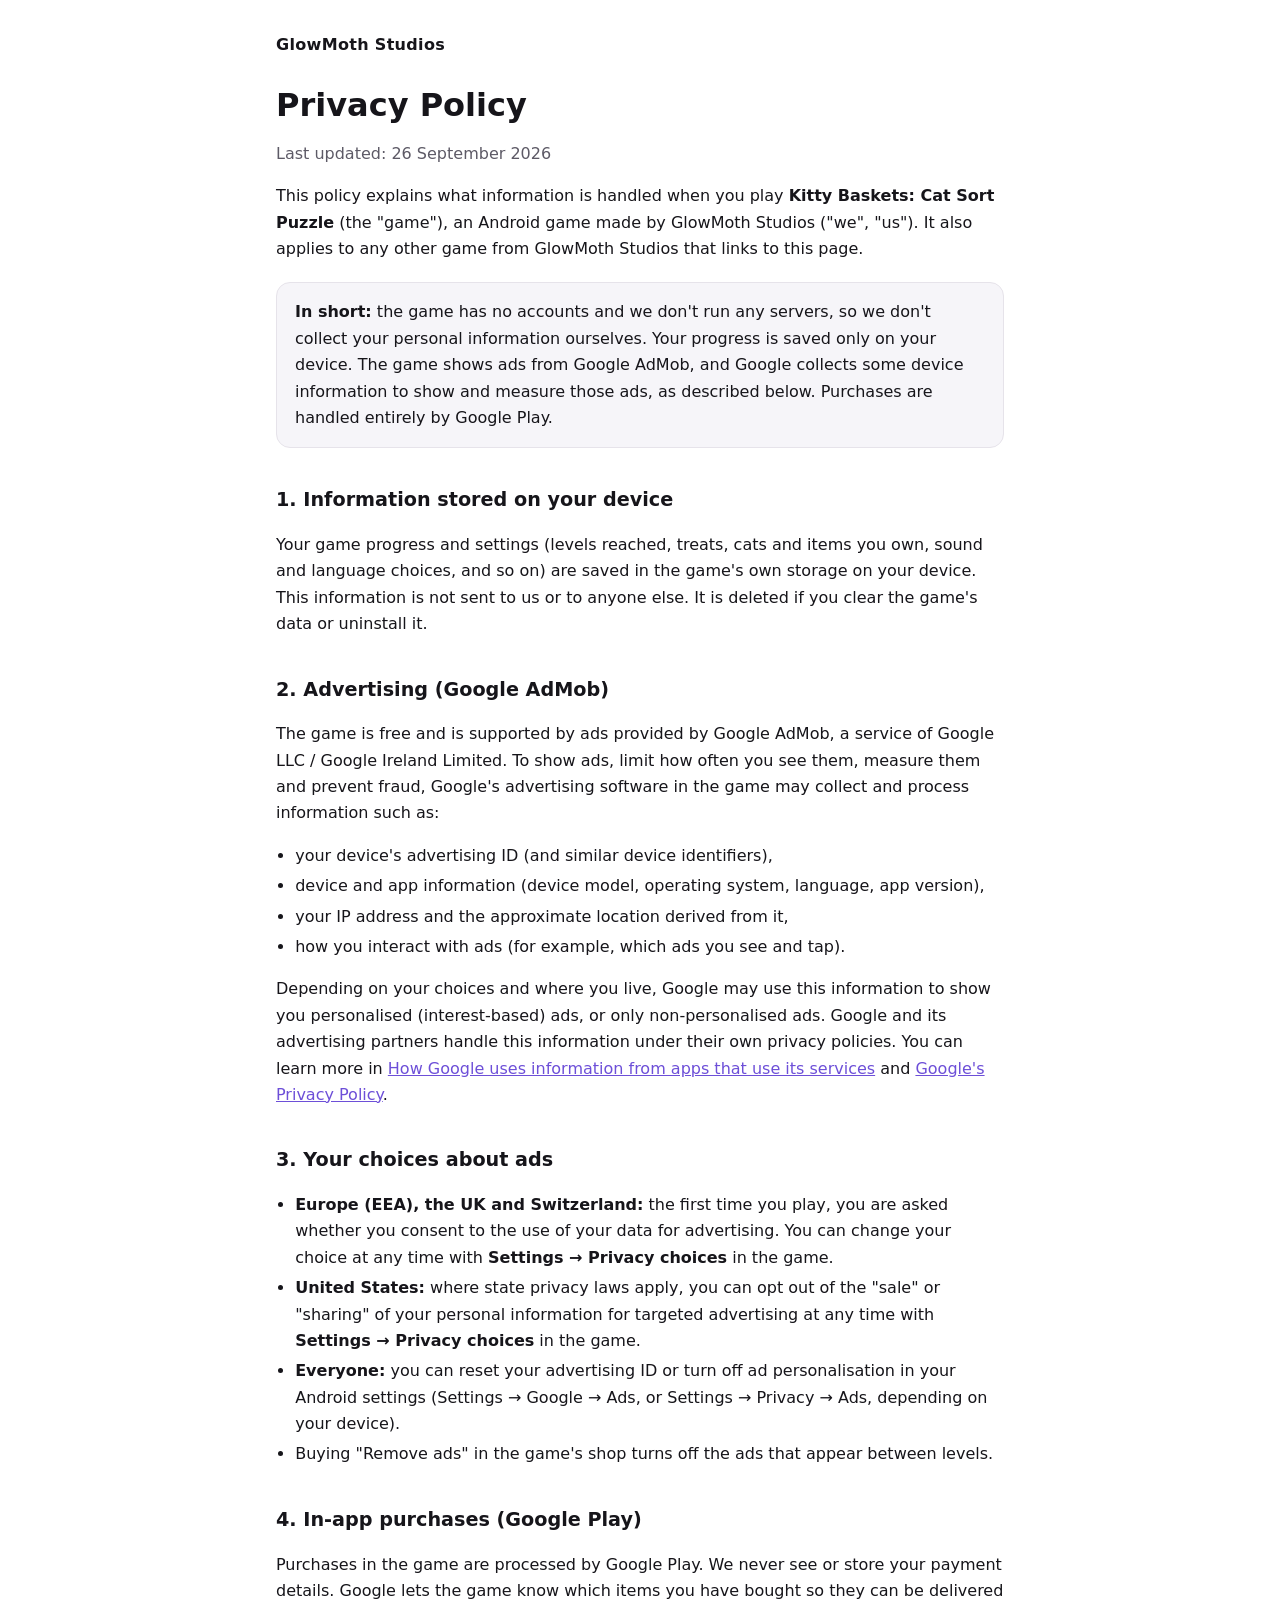
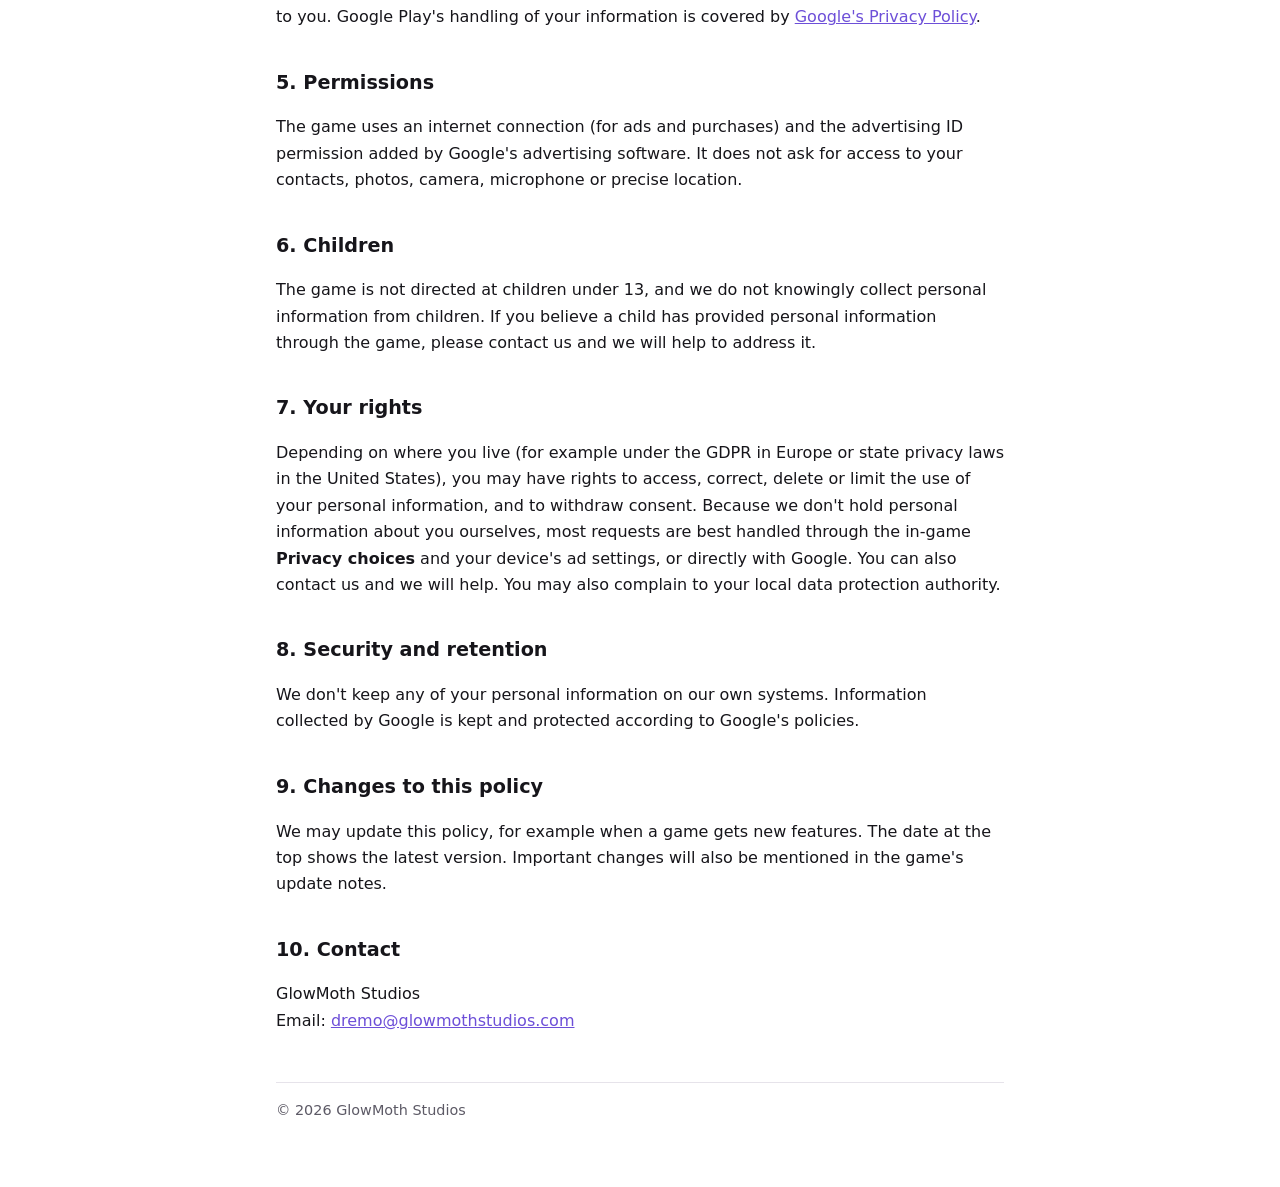
==== privacy/index.html @ 98369e43 "Add files via upload" ====
<!doctype html>
<html lang="en">
<head>
<meta charset="utf-8">
<meta name="viewport" content="width=device-width, initial-scale=1">
<title>Privacy Policy · GlowMoth Studios</title>
<meta name="description" content="Privacy policy for Kitty Baskets: Cat Sort Puzzle and other games by GlowMoth Studios.">
<link rel="icon" href="../kitty-baskets.png">
<style>
  :root { --bg: #ffffff; --ink: #16151a; --muted: #5d5a66; --line: #e6e3ea; --accent: #6d4fd8; --card: #f6f5f9; }
  @media (prefers-color-scheme: dark) { :root { --bg: #0e0d12; --ink: #f1eff6; --muted: #a9a4b5; --line: #2a2733; --accent: #b3a1ff; --card: #17151e; } }
  * { box-sizing: border-box; }
  body { margin: 0; background: var(--bg); color: var(--ink); font: 16px/1.65 system-ui, -apple-system, "Segoe UI", Roboto, sans-serif; }
  main { max-width: 760px; margin: 0 auto; padding: 32px 16px 64px; }
  header a { color: var(--ink); text-decoration: none; font-weight: 800; letter-spacing: 0.02em; }
  h1 { font-size: 2rem; line-height: 1.2; margin: 28px 0 4px; }
  h2 { font-size: 1.2rem; margin: 36px 0 8px; }
  p, li { color: var(--ink); }
  .muted { color: var(--muted); }
  a { color: var(--accent); }
  ul { padding-left: 1.2em; }
  li { margin: 4px 0; }
  .card { background: var(--card); border: 1px solid var(--line); border-radius: 14px; padding: 16px 18px; margin: 20px 0; }
  footer { margin-top: 48px; padding-top: 16px; border-top: 1px solid var(--line); color: var(--muted); font-size: 0.9rem; }
</style>
</head>
<body>
<main>
  <header><a href="../">GlowMoth Studios</a></header>

  <h1>Privacy Policy</h1>
  <p class="muted">Last updated: 26 September 2026</p>

  <p>This policy explains what information is handled when you play <b>Kitty Baskets: Cat Sort Puzzle</b>
  (the "game"), an Android game made by GlowMoth Studios ("we", "us"). It also applies to any other game
  from GlowMoth Studios that links to this page.</p>

  <div class="card">
    <b>In short:</b> the game has no accounts and we don't run any servers, so we don't collect your
    personal information ourselves. Your progress is saved only on your device. The game shows ads from
    Google AdMob, and Google collects some device information to show and measure those ads, as described
    below. Purchases are handled entirely by Google Play.
  </div>

  <h2>1. Information stored on your device</h2>
  <p>Your game progress and settings (levels reached, treats, cats and items you own, sound and language
  choices, and so on) are saved in the game's own storage on your device. This information is not sent to
  us or to anyone else. It is deleted if you clear the game's data or uninstall it.</p>

  <h2>2. Advertising (Google AdMob)</h2>
  <p>The game is free and is supported by ads provided by Google AdMob, a service of Google LLC / Google
  Ireland Limited. To show ads, limit how often you see them, measure them and prevent fraud, Google's
  advertising software in the game may collect and process information such as:</p>
  <ul>
    <li>your device's advertising ID (and similar device identifiers),</li>
    <li>device and app information (device model, operating system, language, app version),</li>
    <li>your IP address and the approximate location derived from it,</li>
    <li>how you interact with ads (for example, which ads you see and tap).</li>
  </ul>
  <p>Depending on your choices and where you live, Google may use this information to show you personalised
  (interest-based) ads, or only non-personalised ads. Google and its advertising partners handle this
  information under their own privacy policies. You can learn more in
  <a href="https://policies.google.com/technologies/partner-sites" rel="noopener">How Google uses information from apps that use its services</a>
  and <a href="https://policies.google.com/privacy" rel="noopener">Google's Privacy Policy</a>.</p>

  <h2>3. Your choices about ads</h2>
  <ul>
    <li><b>Europe (EEA), the UK and Switzerland:</b> the first time you play, you are asked whether you consent
    to the use of your data for advertising. You can change your choice at any time with <b>Settings → Privacy choices</b>
    in the game.</li>
    <li><b>United States:</b> where state privacy laws apply, you can opt out of the "sale" or "sharing" of your
    personal information for targeted advertising at any time with <b>Settings → Privacy choices</b> in the game.</li>
    <li><b>Everyone:</b> you can reset your advertising ID or turn off ad personalisation in your Android settings
    (Settings → Google → Ads, or Settings → Privacy → Ads, depending on your device).</li>
    <li>Buying "Remove ads" in the game's shop turns off the ads that appear between levels.</li>
  </ul>

  <h2>4. In-app purchases (Google Play)</h2>
  <p>Purchases in the game are processed by Google Play. We never see or store your payment details. Google
  lets the game know which items you have bought so they can be delivered to you. Google Play's handling of
  your information is covered by <a href="https://policies.google.com/privacy" rel="noopener">Google's Privacy Policy</a>.</p>

  <h2>5. Permissions</h2>
  <p>The game uses an internet connection (for ads and purchases) and the advertising ID permission added by
  Google's advertising software. It does not ask for access to your contacts, photos, camera, microphone or
  precise location.</p>

  <h2>6. Children</h2>
  <p>The game is not directed at children under 13, and we do not knowingly collect personal information from
  children. If you believe a child has provided personal information through the game, please contact us and
  we will help to address it.</p>

  <h2>7. Your rights</h2>
  <p>Depending on where you live (for example under the GDPR in Europe or state privacy laws in the United States),
  you may have rights to access, correct, delete or limit the use of your personal information, and to withdraw
  consent. Because we don't hold personal information about you ourselves, most requests are best handled
  through the in-game <b>Privacy choices</b> and your device's ad settings, or directly with Google. You can also
  contact us and we will help. You may also complain to your local data protection authority.</p>

  <h2>8. Security and retention</h2>
  <p>We don't keep any of your personal information on our own systems. Information collected by Google is kept
  and protected according to Google's policies.</p>

  <h2>9. Changes to this policy</h2>
  <p>We may update this policy, for example when a game gets new features. The date at the top shows the latest
  version. Important changes will also be mentioned in the game's update notes.</p>

  <h2>10. Contact</h2>
  <p>GlowMoth Studios<br>
  Email: <a href="mailto:dremo@glowmothstudios.com">dremo@glowmothstudios.com</a></p>

  <footer>© 2026 GlowMoth Studios</footer>
</main>
</body>
</html>
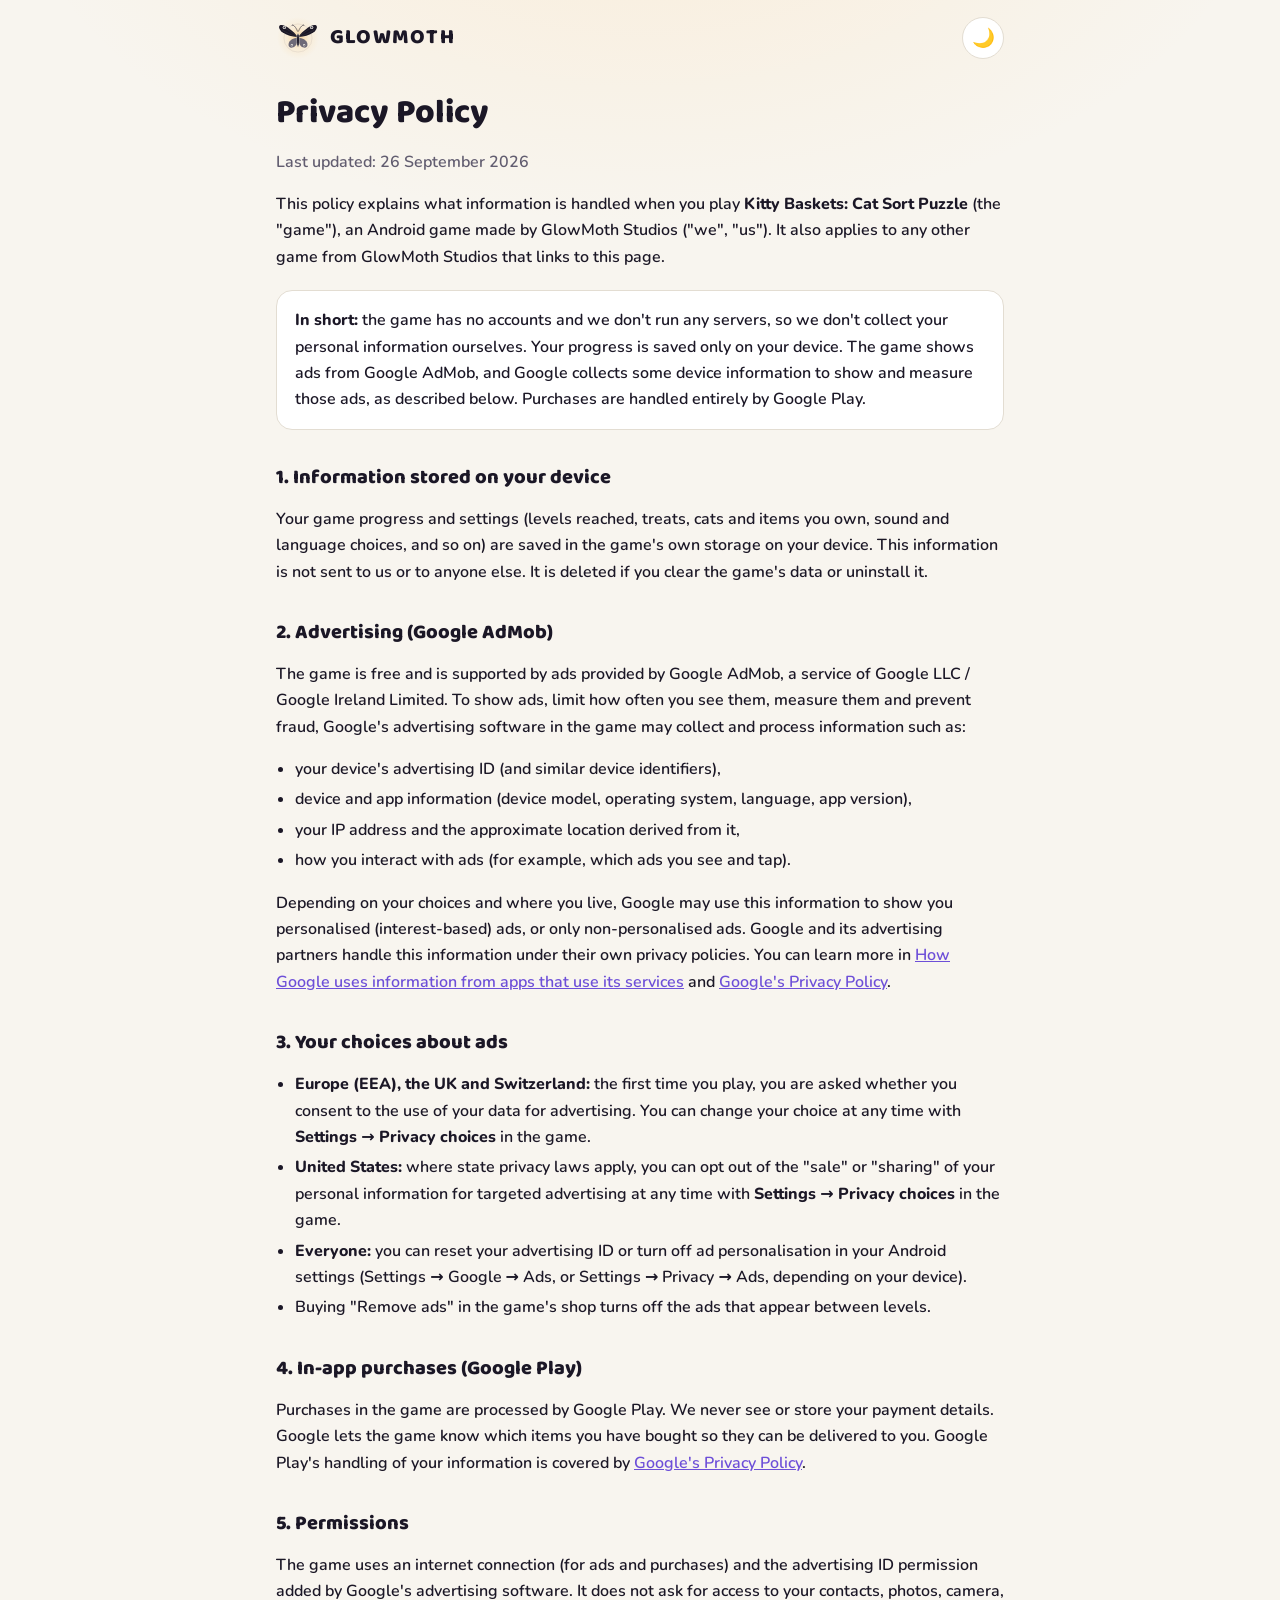
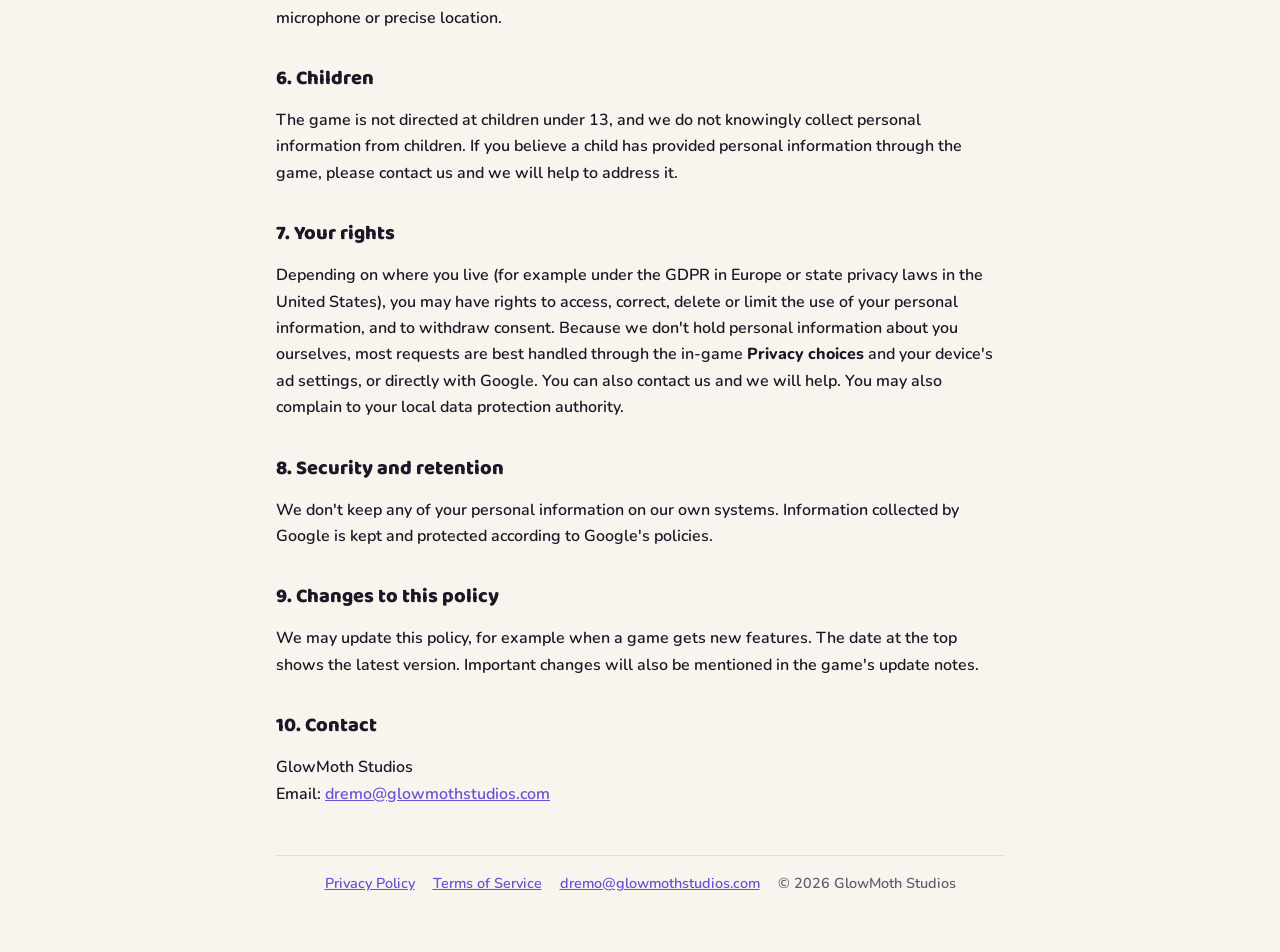
==== commit 920c561d: "Add files via upload" ====
--- a/privacy/index.html
+++ b/privacy/index.html
@@ -1,115 +1,126 @@
-<!doctype html>
-<html lang="en">
-<head>
-<meta charset="utf-8">
-<meta name="viewport" content="width=device-width, initial-scale=1">
-<title>Privacy Policy · GlowMoth Studios</title>
-<meta name="description" content="Privacy policy for Kitty Baskets: Cat Sort Puzzle and other games by GlowMoth Studios.">
-<link rel="icon" href="../kitty-baskets.png">
-<style>
-  :root { --bg: #ffffff; --ink: #16151a; --muted: #5d5a66; --line: #e6e3ea; --accent: #6d4fd8; --card: #f6f5f9; }
-  @media (prefers-color-scheme: dark) { :root { --bg: #0e0d12; --ink: #f1eff6; --muted: #a9a4b5; --line: #2a2733; --accent: #b3a1ff; --card: #17151e; } }
-  * { box-sizing: border-box; }
-  body { margin: 0; background: var(--bg); color: var(--ink); font: 16px/1.65 system-ui, -apple-system, "Segoe UI", Roboto, sans-serif; }
-  main { max-width: 760px; margin: 0 auto; padding: 32px 16px 64px; }
-  header a { color: var(--ink); text-decoration: none; font-weight: 800; letter-spacing: 0.02em; }
-  h1 { font-size: 2rem; line-height: 1.2; margin: 28px 0 4px; }
-  h2 { font-size: 1.2rem; margin: 36px 0 8px; }
-  p, li { color: var(--ink); }
-  .muted { color: var(--muted); }
-  a { color: var(--accent); }
-  ul { padding-left: 1.2em; }
-  li { margin: 4px 0; }
-  .card { background: var(--card); border: 1px solid var(--line); border-radius: 14px; padding: 16px 18px; margin: 20px 0; }
-  footer { margin-top: 48px; padding-top: 16px; border-top: 1px solid var(--line); color: var(--muted); font-size: 0.9rem; }
-</style>
-</head>
-<body>
-<main>
-  <header><a href="../">GlowMoth Studios</a></header>
-
-  <h1>Privacy Policy</h1>
-  <p class="muted">Last updated: 26 September 2026</p>
-
-  <p>This policy explains what information is handled when you play <b>Kitty Baskets: Cat Sort Puzzle</b>
-  (the "game"), an Android game made by GlowMoth Studios ("we", "us"). It also applies to any other game
-  from GlowMoth Studios that links to this page.</p>
-
-  <div class="card">
-    <b>In short:</b> the game has no accounts and we don't run any servers, so we don't collect your
-    personal information ourselves. Your progress is saved only on your device. The game shows ads from
-    Google AdMob, and Google collects some device information to show and measure those ads, as described
-    below. Purchases are handled entirely by Google Play.
-  </div>
-
-  <h2>1. Information stored on your device</h2>
-  <p>Your game progress and settings (levels reached, treats, cats and items you own, sound and language
-  choices, and so on) are saved in the game's own storage on your device. This information is not sent to
-  us or to anyone else. It is deleted if you clear the game's data or uninstall it.</p>
-
-  <h2>2. Advertising (Google AdMob)</h2>
-  <p>The game is free and is supported by ads provided by Google AdMob, a service of Google LLC / Google
-  Ireland Limited. To show ads, limit how often you see them, measure them and prevent fraud, Google's
-  advertising software in the game may collect and process information such as:</p>
-  <ul>
-    <li>your device's advertising ID (and similar device identifiers),</li>
-    <li>device and app information (device model, operating system, language, app version),</li>
-    <li>your IP address and the approximate location derived from it,</li>
-    <li>how you interact with ads (for example, which ads you see and tap).</li>
-  </ul>
-  <p>Depending on your choices and where you live, Google may use this information to show you personalised
-  (interest-based) ads, or only non-personalised ads. Google and its advertising partners handle this
-  information under their own privacy policies. You can learn more in
-  <a href="https://policies.google.com/technologies/partner-sites" rel="noopener">How Google uses information from apps that use its services</a>
-  and <a href="https://policies.google.com/privacy" rel="noopener">Google's Privacy Policy</a>.</p>
-
-  <h2>3. Your choices about ads</h2>
-  <ul>
-    <li><b>Europe (EEA), the UK and Switzerland:</b> the first time you play, you are asked whether you consent
-    to the use of your data for advertising. You can change your choice at any time with <b>Settings → Privacy choices</b>
-    in the game.</li>
-    <li><b>United States:</b> where state privacy laws apply, you can opt out of the "sale" or "sharing" of your
-    personal information for targeted advertising at any time with <b>Settings → Privacy choices</b> in the game.</li>
-    <li><b>Everyone:</b> you can reset your advertising ID or turn off ad personalisation in your Android settings
-    (Settings → Google → Ads, or Settings → Privacy → Ads, depending on your device).</li>
-    <li>Buying "Remove ads" in the game's shop turns off the ads that appear between levels.</li>
-  </ul>
-
-  <h2>4. In-app purchases (Google Play)</h2>
-  <p>Purchases in the game are processed by Google Play. We never see or store your payment details. Google
-  lets the game know which items you have bought so they can be delivered to you. Google Play's handling of
-  your information is covered by <a href="https://policies.google.com/privacy" rel="noopener">Google's Privacy Policy</a>.</p>
-
-  <h2>5. Permissions</h2>
-  <p>The game uses an internet connection (for ads and purchases) and the advertising ID permission added by
-  Google's advertising software. It does not ask for access to your contacts, photos, camera, microphone or
-  precise location.</p>
-
-  <h2>6. Children</h2>
-  <p>The game is not directed at children under 13, and we do not knowingly collect personal information from
-  children. If you believe a child has provided personal information through the game, please contact us and
-  we will help to address it.</p>
-
-  <h2>7. Your rights</h2>
-  <p>Depending on where you live (for example under the GDPR in Europe or state privacy laws in the United States),
-  you may have rights to access, correct, delete or limit the use of your personal information, and to withdraw
-  consent. Because we don't hold personal information about you ourselves, most requests are best handled
-  through the in-game <b>Privacy choices</b> and your device's ad settings, or directly with Google. You can also
-  contact us and we will help. You may also complain to your local data protection authority.</p>
-
-  <h2>8. Security and retention</h2>
-  <p>We don't keep any of your personal information on our own systems. Information collected by Google is kept
-  and protected according to Google's policies.</p>
-
-  <h2>9. Changes to this policy</h2>
-  <p>We may update this policy, for example when a game gets new features. The date at the top shows the latest
-  version. Important changes will also be mentioned in the game's update notes.</p>
-
-  <h2>10. Contact</h2>
-  <p>GlowMoth Studios<br>
-  Email: <a href="mailto:dremo@glowmothstudios.com">dremo@glowmothstudios.com</a></p>
-
-  <footer>© 2026 GlowMoth Studios</footer>
-</main>
-</body>
-</html>
+<!doctype html>
+<html lang="en">
+<head>
+<meta charset="utf-8">
+<meta name="viewport" content="width=device-width, initial-scale=1">
+<title>Privacy Policy · GlowMoth Studios</title>
+<meta name="description" content="Privacy policy for Kitty Baskets: Cat Sort Puzzle and other games by GlowMoth Studios.">
+<link rel="icon" href="../kitty-baskets.png">
+<link rel="stylesheet" href="../assets/style.css">
+<script src="../assets/theme.js"></script>
+</head>
+<body>
+<div class="bar"><a class="brand" href="../"><svg class="moth " viewBox="0 0 200 200" aria-hidden="true">
+  <defs><radialGradient id="mothSmall" class="glow"><stop offset="0" stop-opacity="1"/><stop offset="0.5" stop-opacity="0.25"/><stop offset="1" stop-opacity="0"/></radialGradient></defs>
+  <circle cx="100" cy="100" r="96" fill="url(#mothSmall)"/>
+  <circle class="ring" cx="100" cy="100" r="64" fill="none" stroke-opacity="0.28" stroke-width="1.2"/>
+  <g>
+    <path class="w" d="M97 92 C80 70 42 38 22 41 C9 43 12 61 29 74 C49 89 80 96 97 95 Z"/>
+    <path class="vein" d="M92 90 C74 76 50 58 30 50 M90 94 C70 86 48 76 27 64" stroke-opacity="0.35" stroke-width="1" fill="none"/>
+    <path class="w2" d="M97 99 C82 100 60 108 57 127 C55 145 72 150 86 138 C94 130 97 115 97 103 Z"/>
+    <circle class="d" cx="38" cy="52" r="7.5"/><circle class="w" cx="38" cy="52" r="4.2"/><circle class="d" cx="39.5" cy="50.5" r="1.3"/>
+    <circle class="d" cx="72" cy="133" r="5.2"/><circle class="w" cx="72" cy="133" r="2.6"/>
+    <path class="ant" d="M97.5 69 C93 56 85 45 77 41 C73.5 39.5 71 42.5 74 44.5" stroke-width="2.4" fill="none" stroke-linecap="round"/>
+  </g>
+  <g transform="translate(200 0) scale(-1 1)">
+    <path class="w" d="M97 92 C80 70 42 38 22 41 C9 43 12 61 29 74 C49 89 80 96 97 95 Z"/>
+    <path class="vein" d="M92 90 C74 76 50 58 30 50 M90 94 C70 86 48 76 27 64" stroke-opacity="0.35" stroke-width="1" fill="none"/>
+    <path class="w2" d="M97 99 C82 100 60 108 57 127 C55 145 72 150 86 138 C94 130 97 115 97 103 Z"/>
+    <circle class="d" cx="38" cy="52" r="7.5"/><circle class="w" cx="38" cy="52" r="4.2"/><circle class="d" cx="39.5" cy="50.5" r="1.3"/>
+    <circle class="d" cx="72" cy="133" r="5.2"/><circle class="w" cx="72" cy="133" r="2.6"/>
+    <path class="ant" d="M97.5 69 C93 56 85 45 77 41 C73.5 39.5 71 42.5 74 44.5" stroke-width="2.4" fill="none" stroke-linecap="round"/>
+  </g>
+  <ellipse class="body" cx="100" cy="109" rx="6.5" ry="30" stroke-width="2"/>
+</svg><b>GLOWMOTH</b></a><button class="theme-btn" type="button" aria-label="Switch theme">🌙</button></div>
+<main class="doc">
+  <h1>Privacy Policy</h1>
+  <p class="muted">Last updated: 26 September 2026</p>
+
+  <p>This policy explains what information is handled when you play <b>Kitty Baskets: Cat Sort Puzzle</b>
+  (the "game"), an Android game made by GlowMoth Studios ("we", "us"). It also applies to any other game
+  from GlowMoth Studios that links to this page.</p>
+
+  <div class="card">
+    <b>In short:</b> the game has no accounts and we don't run any servers, so we don't collect your
+    personal information ourselves. Your progress is saved only on your device. The game shows ads from
+    Google AdMob, and Google collects some device information to show and measure those ads, as described
+    below. Purchases are handled entirely by Google Play.
+  </div>
+
+  <h2>1. Information stored on your device</h2>
+  <p>Your game progress and settings (levels reached, treats, cats and items you own, sound and language
+  choices, and so on) are saved in the game's own storage on your device. This information is not sent to
+  us or to anyone else. It is deleted if you clear the game's data or uninstall it.</p>
+
+  <h2>2. Advertising (Google AdMob)</h2>
+  <p>The game is free and is supported by ads provided by Google AdMob, a service of Google LLC / Google
+  Ireland Limited. To show ads, limit how often you see them, measure them and prevent fraud, Google's
+  advertising software in the game may collect and process information such as:</p>
+  <ul>
+    <li>your device's advertising ID (and similar device identifiers),</li>
+    <li>device and app information (device model, operating system, language, app version),</li>
+    <li>your IP address and the approximate location derived from it,</li>
+    <li>how you interact with ads (for example, which ads you see and tap).</li>
+  </ul>
+  <p>Depending on your choices and where you live, Google may use this information to show you personalised
+  (interest-based) ads, or only non-personalised ads. Google and its advertising partners handle this
+  information under their own privacy policies. You can learn more in
+  <a href="https://policies.google.com/technologies/partner-sites" rel="noopener">How Google uses information from apps that use its services</a>
+  and <a href="https://policies.google.com/privacy" rel="noopener">Google's Privacy Policy</a>.</p>
+
+  <h2>3. Your choices about ads</h2>
+  <ul>
+    <li><b>Europe (EEA), the UK and Switzerland:</b> the first time you play, you are asked whether you consent
+    to the use of your data for advertising. You can change your choice at any time with <b>Settings → Privacy choices</b>
+    in the game.</li>
+    <li><b>United States:</b> where state privacy laws apply, you can opt out of the "sale" or "sharing" of your
+    personal information for targeted advertising at any time with <b>Settings → Privacy choices</b> in the game.</li>
+    <li><b>Everyone:</b> you can reset your advertising ID or turn off ad personalisation in your Android settings
+    (Settings → Google → Ads, or Settings → Privacy → Ads, depending on your device).</li>
+    <li>Buying "Remove ads" in the game's shop turns off the ads that appear between levels.</li>
+  </ul>
+
+  <h2>4. In-app purchases (Google Play)</h2>
+  <p>Purchases in the game are processed by Google Play. We never see or store your payment details. Google
+  lets the game know which items you have bought so they can be delivered to you. Google Play's handling of
+  your information is covered by <a href="https://policies.google.com/privacy" rel="noopener">Google's Privacy Policy</a>.</p>
+
+  <h2>5. Permissions</h2>
+  <p>The game uses an internet connection (for ads and purchases) and the advertising ID permission added by
+  Google's advertising software. It does not ask for access to your contacts, photos, camera, microphone or
+  precise location.</p>
+
+  <h2>6. Children</h2>
+  <p>The game is not directed at children under 13, and we do not knowingly collect personal information from
+  children. If you believe a child has provided personal information through the game, please contact us and
+  we will help to address it.</p>
+
+  <h2>7. Your rights</h2>
+  <p>Depending on where you live (for example under the GDPR in Europe or state privacy laws in the United States),
+  you may have rights to access, correct, delete or limit the use of your personal information, and to withdraw
+  consent. Because we don't hold personal information about you ourselves, most requests are best handled
+  through the in-game <b>Privacy choices</b> and your device's ad settings, or directly with Google. You can also
+  contact us and we will help. You may also complain to your local data protection authority.</p>
+
+  <h2>8. Security and retention</h2>
+  <p>We don't keep any of your personal information on our own systems. Information collected by Google is kept
+  and protected according to Google's policies.</p>
+
+  <h2>9. Changes to this policy</h2>
+  <p>We may update this policy, for example when a game gets new features. The date at the top shows the latest
+  version. Important changes will also be mentioned in the game's update notes.</p>
+
+  <h2>10. Contact</h2>
+  <p>GlowMoth Studios<br>
+  Email: <a href="mailto:dremo@glowmothstudios.com">dremo@glowmothstudios.com</a></p>
+
+  
+  <footer>
+    <a href="../privacy/">Privacy Policy</a>
+    <a href="../terms/">Terms of Service</a>
+    <a href="mailto:dremo@glowmothstudios.com">dremo@glowmothstudios.com</a>
+    <span>© 2026 GlowMoth Studios</span>
+  </footer>
+</main>
+</body>
+</html>
--- a/assets/style.css
+++ b/assets/style.css
@@ -0,0 +1,91 @@
+/* GlowMoth Studios website: shared styles. Light and dark themes (follows the device, or the toggle). */
+@font-face { font-family: "Baloo 2"; font-weight: 800; font-display: swap; src: url(fonts/baloo-2-latin-800-normal.woff2) format("woff2");
+  unicode-range: U+0000-00FF,U+0131,U+0152-0153,U+02BB-02BC,U+02C6,U+02DA,U+02DC,U+0304,U+0308,U+0329,U+2000-206F,U+20AC,U+2122,U+2191,U+2193,U+2212,U+2215,U+FEFF,U+FFFD; }
+@font-face { font-family: "Baloo 2"; font-weight: 800; font-display: swap; src: url(fonts/baloo-2-latin-ext-800-normal.woff2) format("woff2");
+  unicode-range: U+0100-02BA,U+02BD-02C5,U+02C7-02CC,U+02CE-02D7,U+02DD-02FF,U+1E00-1E9F,U+2020,U+20A0-20C0,U+2C60-2C7F,U+A720-A7FF; }
+@font-face { font-family: "Nunito"; font-weight: 600; font-display: swap; src: url(fonts/nunito-latin-600-normal.woff2) format("woff2");
+  unicode-range: U+0000-00FF,U+0131,U+0152-0153,U+02BB-02BC,U+02C6,U+02DA,U+02DC,U+0304,U+0308,U+0329,U+2000-206F,U+20AC,U+2122,U+2191,U+2193,U+2212,U+2215,U+FEFF,U+FFFD; }
+@font-face { font-family: "Nunito"; font-weight: 600; font-display: swap; src: url(fonts/nunito-latin-ext-600-normal.woff2) format("woff2");
+  unicode-range: U+0100-02BA,U+02BD-02C5,U+02C7-02CC,U+02CE-02D7,U+02DD-02FF,U+1E00-1E9F,U+2020,U+20A0-20C0,U+2C60-2C7F,U+A720-A7FF; }
+@font-face { font-family: "Nunito"; font-weight: 800; font-display: swap; src: url(fonts/nunito-latin-800-normal.woff2) format("woff2");
+  unicode-range: U+0000-00FF,U+0131,U+0152-0153,U+02BB-02BC,U+02C6,U+02DA,U+02DC,U+0304,U+0308,U+0329,U+2000-206F,U+20AC,U+2122,U+2191,U+2193,U+2212,U+2215,U+FEFF,U+FFFD; }
+@font-face { font-family: "Nunito"; font-weight: 800; font-display: swap; src: url(fonts/nunito-latin-ext-800-normal.woff2) format("woff2");
+  unicode-range: U+0100-02BA,U+02BD-02C5,U+02C7-02CC,U+02CE-02D7,U+02DD-02FF,U+1E00-1E9F,U+2020,U+20A0-20C0,U+2C60-2C7F,U+A720-A7FF; }
+
+/* light theme */
+:root {
+  color-scheme: light;
+  --bg: #f8f5ef; --bg-2: #efe9df; --ink: #1b1726; --muted: #625d70; --line: #e3ddd2; --card: #ffffff;
+  --accent: #6d4fd8; --glow: rgba(255, 190, 90, 0.55); --glow-2: rgba(255, 200, 120, 0.18); --moth-2: #6e6a78;
+}
+/* dark theme: the loading screen's night, with a warm glow around the moth */
+:root[data-theme="dark"] {
+  color-scheme: dark;
+  --bg: #0b0a10; --bg-2: #15131d; --ink: #f4f2f8; --muted: #a8a3b5; --line: #26232f; --card: #15131c;
+  --accent: #b9a6ff; --glow: rgba(255, 214, 140, 0.35); --glow-2: rgba(255, 214, 140, 0.08); --moth-2: #cfcfcf;
+}
+@media (prefers-color-scheme: dark) {
+  :root:not([data-theme="light"]) {
+    color-scheme: dark;
+    --bg: #0b0a10; --bg-2: #15131d; --ink: #f4f2f8; --muted: #a8a3b5; --line: #26232f; --card: #15131c;
+    --accent: #b9a6ff; --glow: rgba(255, 214, 140, 0.35); --glow-2: rgba(255, 214, 140, 0.08); --moth-2: #cfcfcf;
+  }
+}
+
+* { box-sizing: border-box; }
+html { background: var(--bg); }
+body { margin: 0; min-height: 100vh; background: radial-gradient(900px 520px at 50% -140px, var(--glow-2), transparent 70%), var(--bg);
+  color: var(--ink); font: 600 16px/1.65 "Nunito", system-ui, -apple-system, "Segoe UI", sans-serif; transition: background-color 0.3s, color 0.3s; }
+a { color: var(--accent); }
+main { max-width: 760px; margin: 0 auto; padding: 0 16px 56px; }
+
+/* the moth logo, drawn in the page's colours */
+.moth .w { fill: var(--ink); }
+.moth .w2 { fill: var(--moth-2); }
+.moth .d { fill: var(--bg); }
+.moth .vein { stroke: var(--bg); }
+.moth .ring { stroke: var(--ink); }
+.moth .ant { stroke: var(--ink); }
+.moth .body { fill: var(--ink); stroke: var(--bg); }
+.moth .glow stop { stop-color: var(--glow); }
+
+/* top bar (inner pages): small logo + wordmark, and the theme toggle */
+.bar { display: flex; align-items: center; justify-content: space-between; max-width: 760px; margin: 0 auto; padding: 16px; }
+.brand { display: flex; align-items: center; gap: 10px; color: var(--ink); text-decoration: none; }
+.brand .moth { width: 44px; height: 44px; }
+.brand b { font: 800 1.3rem/1 "Baloo 2", "Trebuchet MS", system-ui, sans-serif; letter-spacing: 0.06em; }
+.theme-btn { width: 42px; height: 42px; border-radius: 50%; border: 1px solid var(--line); background: var(--card); color: var(--ink);
+  display: grid; place-items: center; cursor: pointer; font-size: 1.15rem; }
+.theme-btn:focus-visible { outline: 3px solid var(--accent); outline-offset: 2px; }
+
+/* home page hero: the loading screen's layout */
+.hero { display: flex; flex-direction: column; align-items: center; text-align: center; padding: 18px 0 36px; }
+.hero .moth { width: 190px; height: 190px; }
+.word { font: 800 clamp(2.4rem, 11vw, 3.6rem)/1 "Baloo 2", "Trebuchet MS", system-ui, sans-serif; letter-spacing: 0.06em; margin: 6px 0 0; }
+.sub { display: flex; align-items: center; gap: 14px; margin-top: 10px; font: 600 clamp(0.85rem, 3.6vw, 1.05rem)/1 "Nunito", system-ui, sans-serif;
+  letter-spacing: 0.55em; color: var(--muted); }
+.sub span { margin-right: -0.55em; }
+.sub i { display: block; width: 34px; height: 1.5px; background: currentColor; opacity: 0.6; }
+.tag { color: var(--muted); margin: 22px 0 0; font-size: 1.1rem; }
+
+/* game card */
+.game { display: flex; gap: 18px; align-items: center; background: var(--card); border: 1px solid var(--line); border-radius: 22px; padding: 18px;
+  box-shadow: 0 10px 30px rgba(20, 16, 40, 0.08); }
+.game img { width: 96px; height: 96px; border-radius: 22px; flex: none; }
+.game h2 { margin: 0 0 4px; font: 800 1.35rem/1.2 "Baloo 2", system-ui, sans-serif; }
+.game p { margin: 0; color: var(--muted); }
+.soon { display: inline-block; margin-top: 10px; padding: 4px 12px; border-radius: 999px; font-size: 0.85rem; font-weight: 800;
+  color: var(--accent); border: 1px solid currentColor; }
+@media (max-width: 440px) { .game { flex-direction: column; text-align: center; } }
+
+/* legal pages */
+.doc h1 { font: 800 2.1rem/1.15 "Baloo 2", system-ui, sans-serif; margin: 18px 0 2px; }
+.doc h2 { font: 800 1.25rem/1.3 "Baloo 2", system-ui, sans-serif; margin: 34px 0 6px; }
+.doc p, .doc li { font-weight: 600; }
+.doc ul { padding-left: 1.2em; }
+.doc li { margin: 4px 0; }
+.muted { color: var(--muted); }
+.card { background: var(--card); border: 1px solid var(--line); border-radius: 16px; padding: 16px 18px; margin: 20px 0; }
+
+footer { margin-top: 48px; padding-top: 16px; border-top: 1px solid var(--line); color: var(--muted); font-size: 0.9rem;
+  display: flex; flex-wrap: wrap; gap: 8px 18px; justify-content: center; }
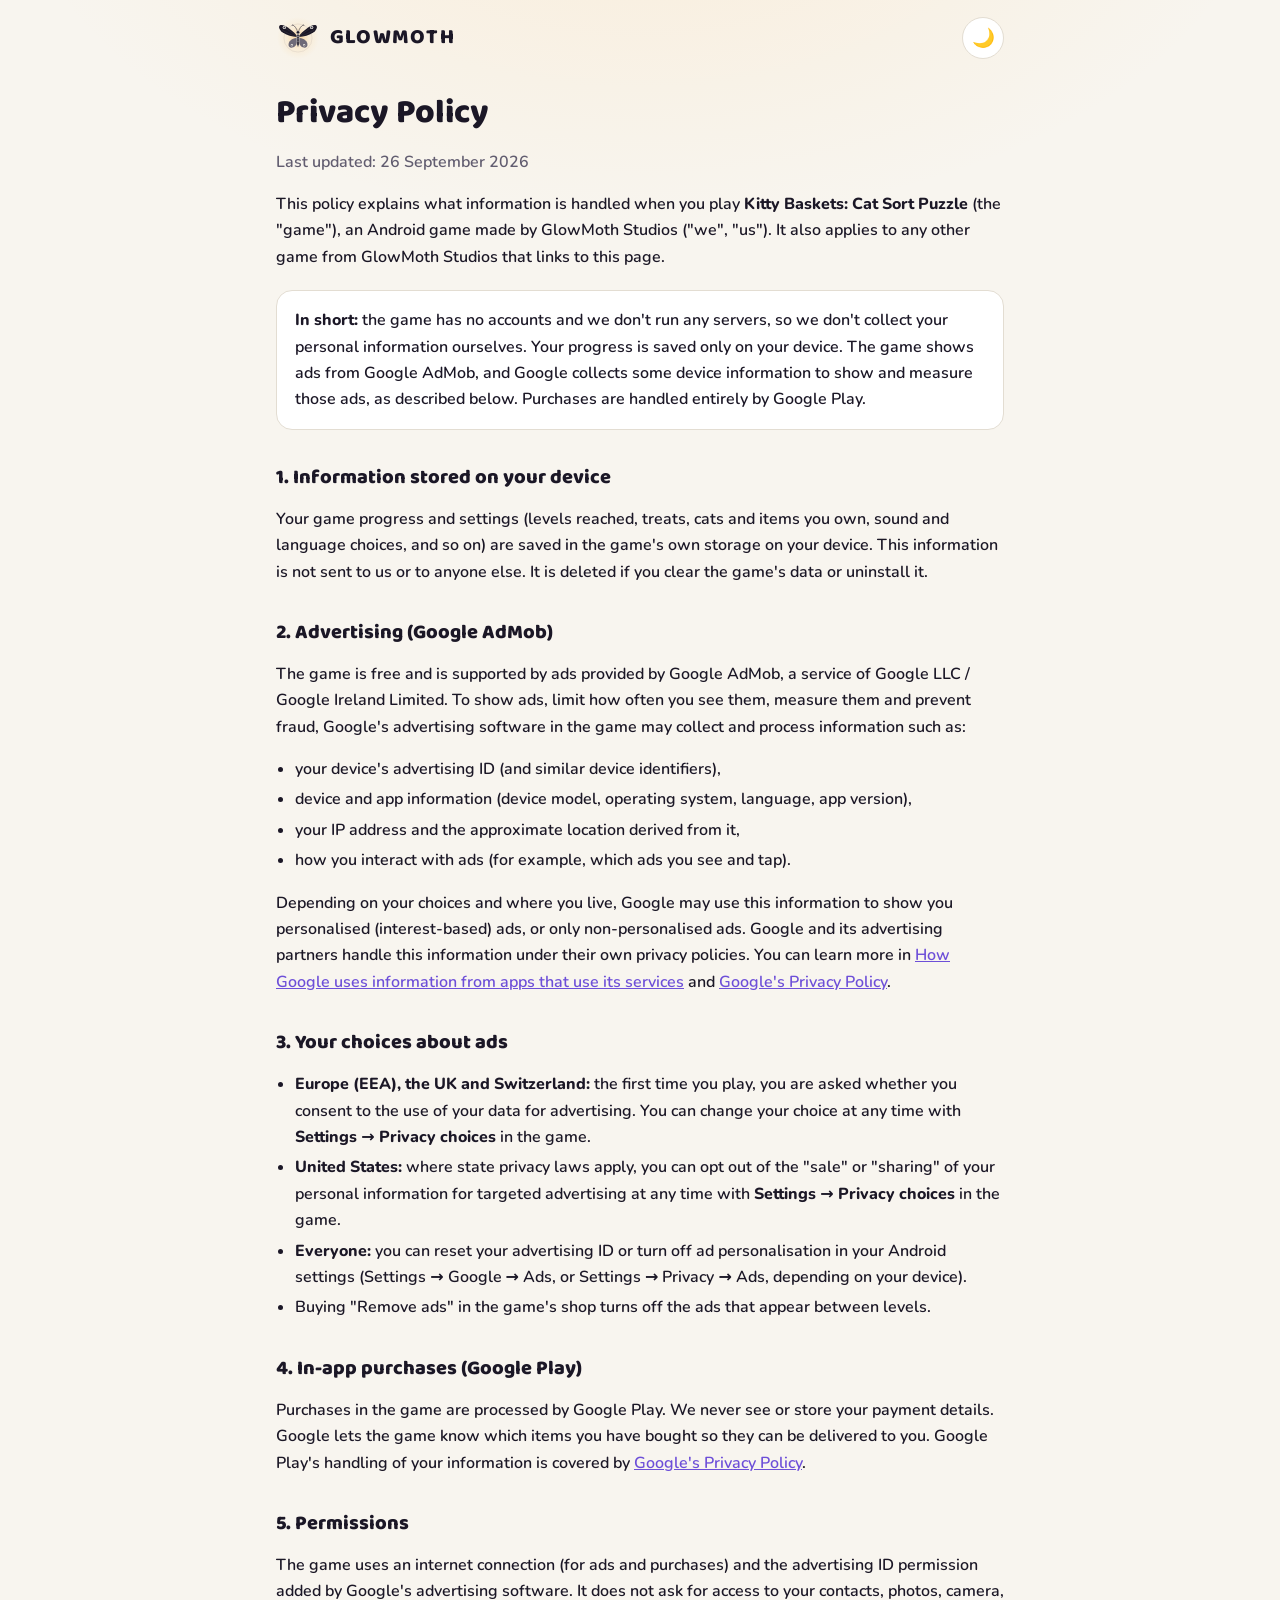
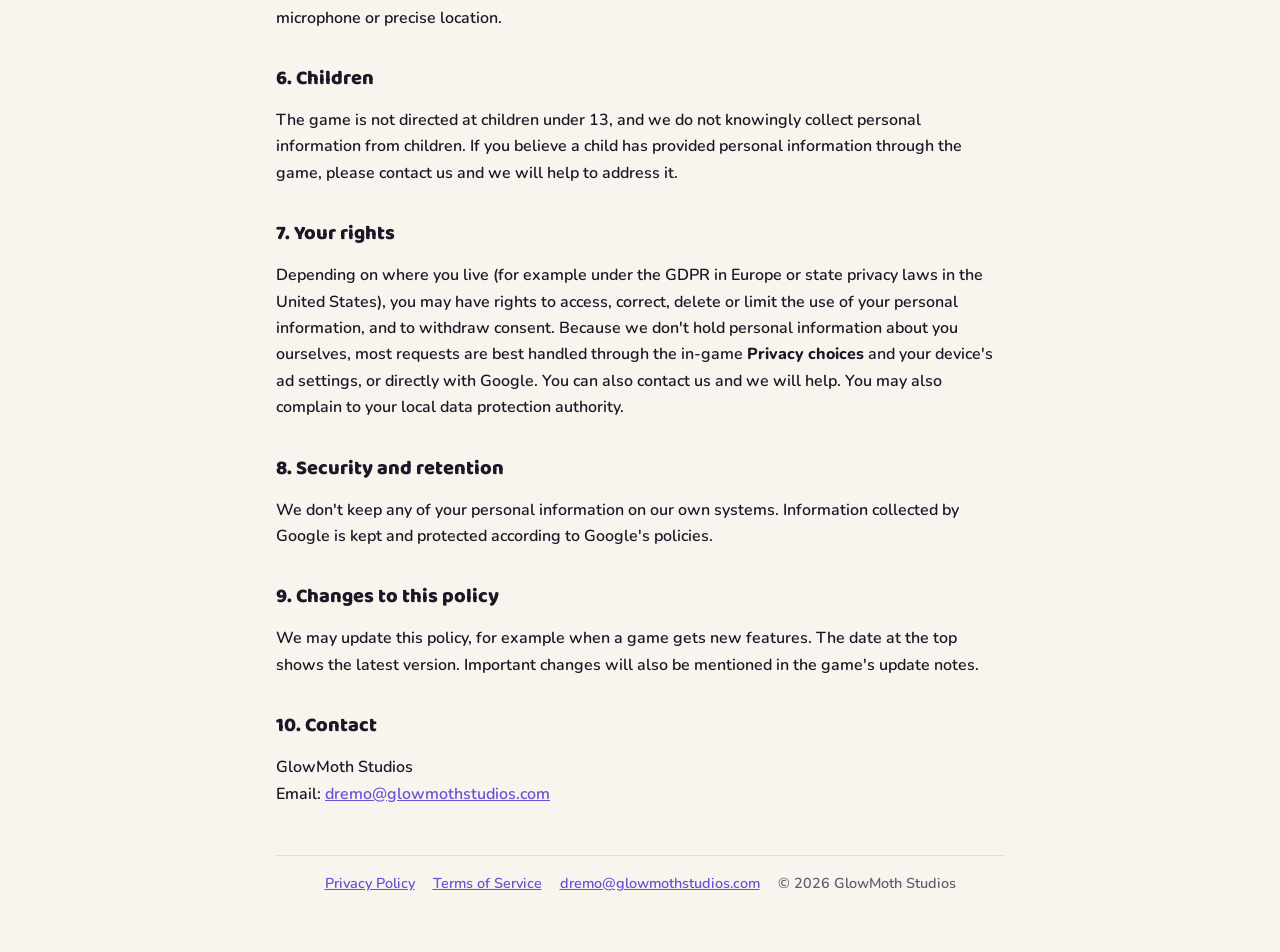
==== commit bc6dbb1d: "Add files via upload" ====
--- a/privacy/index.html
+++ b/privacy/index.html
@@ -31,6 +31,8 @@
     <path class="ant" d="M97.5 69 C93 56 85 45 77 41 C73.5 39.5 71 42.5 74 44.5" stroke-width="2.4" fill="none" stroke-linecap="round"/>
   </g>
   <ellipse class="body" cx="100" cy="109" rx="6.5" ry="30" stroke-width="2"/>
+  <circle class="body" cx="100" cy="74" r="7.5" stroke-width="2"/>
+  <path class="stripes" d="M95.5 93 h9 M95 101 h10 M95.5 109 h9 M96.5 117 h7" stroke-width="1.8" stroke-linecap="round"/>
 </svg><b>GLOWMOTH</b></a><button class="theme-btn" type="button" aria-label="Switch theme">🌙</button></div>
 <main class="doc">
   <h1>Privacy Policy</h1>
--- a/assets/style.css
+++ b/assets/style.css
@@ -1,91 +1,92 @@
-/* GlowMoth Studios website: shared styles. Light and dark themes (follows the device, or the toggle). */
-@font-face { font-family: "Baloo 2"; font-weight: 800; font-display: swap; src: url(fonts/baloo-2-latin-800-normal.woff2) format("woff2");
-  unicode-range: U+0000-00FF,U+0131,U+0152-0153,U+02BB-02BC,U+02C6,U+02DA,U+02DC,U+0304,U+0308,U+0329,U+2000-206F,U+20AC,U+2122,U+2191,U+2193,U+2212,U+2215,U+FEFF,U+FFFD; }
-@font-face { font-family: "Baloo 2"; font-weight: 800; font-display: swap; src: url(fonts/baloo-2-latin-ext-800-normal.woff2) format("woff2");
-  unicode-range: U+0100-02BA,U+02BD-02C5,U+02C7-02CC,U+02CE-02D7,U+02DD-02FF,U+1E00-1E9F,U+2020,U+20A0-20C0,U+2C60-2C7F,U+A720-A7FF; }
-@font-face { font-family: "Nunito"; font-weight: 600; font-display: swap; src: url(fonts/nunito-latin-600-normal.woff2) format("woff2");
-  unicode-range: U+0000-00FF,U+0131,U+0152-0153,U+02BB-02BC,U+02C6,U+02DA,U+02DC,U+0304,U+0308,U+0329,U+2000-206F,U+20AC,U+2122,U+2191,U+2193,U+2212,U+2215,U+FEFF,U+FFFD; }
-@font-face { font-family: "Nunito"; font-weight: 600; font-display: swap; src: url(fonts/nunito-latin-ext-600-normal.woff2) format("woff2");
-  unicode-range: U+0100-02BA,U+02BD-02C5,U+02C7-02CC,U+02CE-02D7,U+02DD-02FF,U+1E00-1E9F,U+2020,U+20A0-20C0,U+2C60-2C7F,U+A720-A7FF; }
-@font-face { font-family: "Nunito"; font-weight: 800; font-display: swap; src: url(fonts/nunito-latin-800-normal.woff2) format("woff2");
-  unicode-range: U+0000-00FF,U+0131,U+0152-0153,U+02BB-02BC,U+02C6,U+02DA,U+02DC,U+0304,U+0308,U+0329,U+2000-206F,U+20AC,U+2122,U+2191,U+2193,U+2212,U+2215,U+FEFF,U+FFFD; }
-@font-face { font-family: "Nunito"; font-weight: 800; font-display: swap; src: url(fonts/nunito-latin-ext-800-normal.woff2) format("woff2");
-  unicode-range: U+0100-02BA,U+02BD-02C5,U+02C7-02CC,U+02CE-02D7,U+02DD-02FF,U+1E00-1E9F,U+2020,U+20A0-20C0,U+2C60-2C7F,U+A720-A7FF; }
-
-/* light theme */
-:root {
-  color-scheme: light;
-  --bg: #f8f5ef; --bg-2: #efe9df; --ink: #1b1726; --muted: #625d70; --line: #e3ddd2; --card: #ffffff;
-  --accent: #6d4fd8; --glow: rgba(255, 190, 90, 0.55); --glow-2: rgba(255, 200, 120, 0.18); --moth-2: #6e6a78;
-}
-/* dark theme: the loading screen's night, with a warm glow around the moth */
-:root[data-theme="dark"] {
-  color-scheme: dark;
-  --bg: #0b0a10; --bg-2: #15131d; --ink: #f4f2f8; --muted: #a8a3b5; --line: #26232f; --card: #15131c;
-  --accent: #b9a6ff; --glow: rgba(255, 214, 140, 0.35); --glow-2: rgba(255, 214, 140, 0.08); --moth-2: #cfcfcf;
-}
-@media (prefers-color-scheme: dark) {
-  :root:not([data-theme="light"]) {
-    color-scheme: dark;
-    --bg: #0b0a10; --bg-2: #15131d; --ink: #f4f2f8; --muted: #a8a3b5; --line: #26232f; --card: #15131c;
-    --accent: #b9a6ff; --glow: rgba(255, 214, 140, 0.35); --glow-2: rgba(255, 214, 140, 0.08); --moth-2: #cfcfcf;
-  }
-}
-
-* { box-sizing: border-box; }
-html { background: var(--bg); }
-body { margin: 0; min-height: 100vh; background: radial-gradient(900px 520px at 50% -140px, var(--glow-2), transparent 70%), var(--bg);
-  color: var(--ink); font: 600 16px/1.65 "Nunito", system-ui, -apple-system, "Segoe UI", sans-serif; transition: background-color 0.3s, color 0.3s; }
-a { color: var(--accent); }
-main { max-width: 760px; margin: 0 auto; padding: 0 16px 56px; }
-
-/* the moth logo, drawn in the page's colours */
-.moth .w { fill: var(--ink); }
-.moth .w2 { fill: var(--moth-2); }
-.moth .d { fill: var(--bg); }
-.moth .vein { stroke: var(--bg); }
-.moth .ring { stroke: var(--ink); }
-.moth .ant { stroke: var(--ink); }
-.moth .body { fill: var(--ink); stroke: var(--bg); }
-.moth .glow stop { stop-color: var(--glow); }
-
-/* top bar (inner pages): small logo + wordmark, and the theme toggle */
-.bar { display: flex; align-items: center; justify-content: space-between; max-width: 760px; margin: 0 auto; padding: 16px; }
-.brand { display: flex; align-items: center; gap: 10px; color: var(--ink); text-decoration: none; }
-.brand .moth { width: 44px; height: 44px; }
-.brand b { font: 800 1.3rem/1 "Baloo 2", "Trebuchet MS", system-ui, sans-serif; letter-spacing: 0.06em; }
-.theme-btn { width: 42px; height: 42px; border-radius: 50%; border: 1px solid var(--line); background: var(--card); color: var(--ink);
-  display: grid; place-items: center; cursor: pointer; font-size: 1.15rem; }
-.theme-btn:focus-visible { outline: 3px solid var(--accent); outline-offset: 2px; }
-
-/* home page hero: the loading screen's layout */
-.hero { display: flex; flex-direction: column; align-items: center; text-align: center; padding: 18px 0 36px; }
-.hero .moth { width: 190px; height: 190px; }
-.word { font: 800 clamp(2.4rem, 11vw, 3.6rem)/1 "Baloo 2", "Trebuchet MS", system-ui, sans-serif; letter-spacing: 0.06em; margin: 6px 0 0; }
-.sub { display: flex; align-items: center; gap: 14px; margin-top: 10px; font: 600 clamp(0.85rem, 3.6vw, 1.05rem)/1 "Nunito", system-ui, sans-serif;
-  letter-spacing: 0.55em; color: var(--muted); }
-.sub span { margin-right: -0.55em; }
-.sub i { display: block; width: 34px; height: 1.5px; background: currentColor; opacity: 0.6; }
-.tag { color: var(--muted); margin: 22px 0 0; font-size: 1.1rem; }
-
-/* game card */
-.game { display: flex; gap: 18px; align-items: center; background: var(--card); border: 1px solid var(--line); border-radius: 22px; padding: 18px;
-  box-shadow: 0 10px 30px rgba(20, 16, 40, 0.08); }
-.game img { width: 96px; height: 96px; border-radius: 22px; flex: none; }
-.game h2 { margin: 0 0 4px; font: 800 1.35rem/1.2 "Baloo 2", system-ui, sans-serif; }
-.game p { margin: 0; color: var(--muted); }
-.soon { display: inline-block; margin-top: 10px; padding: 4px 12px; border-radius: 999px; font-size: 0.85rem; font-weight: 800;
-  color: var(--accent); border: 1px solid currentColor; }
-@media (max-width: 440px) { .game { flex-direction: column; text-align: center; } }
-
-/* legal pages */
-.doc h1 { font: 800 2.1rem/1.15 "Baloo 2", system-ui, sans-serif; margin: 18px 0 2px; }
-.doc h2 { font: 800 1.25rem/1.3 "Baloo 2", system-ui, sans-serif; margin: 34px 0 6px; }
-.doc p, .doc li { font-weight: 600; }
-.doc ul { padding-left: 1.2em; }
-.doc li { margin: 4px 0; }
-.muted { color: var(--muted); }
-.card { background: var(--card); border: 1px solid var(--line); border-radius: 16px; padding: 16px 18px; margin: 20px 0; }
-
-footer { margin-top: 48px; padding-top: 16px; border-top: 1px solid var(--line); color: var(--muted); font-size: 0.9rem;
-  display: flex; flex-wrap: wrap; gap: 8px 18px; justify-content: center; }
+/* GlowMoth Studios website: shared styles. Light and dark themes (follows the device, or the toggle). */
+@font-face { font-family: "Baloo 2"; font-weight: 800; font-display: swap; src: url(fonts/baloo-2-latin-800-normal.woff2) format("woff2");
+  unicode-range: U+0000-00FF,U+0131,U+0152-0153,U+02BB-02BC,U+02C6,U+02DA,U+02DC,U+0304,U+0308,U+0329,U+2000-206F,U+20AC,U+2122,U+2191,U+2193,U+2212,U+2215,U+FEFF,U+FFFD; }
+@font-face { font-family: "Baloo 2"; font-weight: 800; font-display: swap; src: url(fonts/baloo-2-latin-ext-800-normal.woff2) format("woff2");
+  unicode-range: U+0100-02BA,U+02BD-02C5,U+02C7-02CC,U+02CE-02D7,U+02DD-02FF,U+1E00-1E9F,U+2020,U+20A0-20C0,U+2C60-2C7F,U+A720-A7FF; }
+@font-face { font-family: "Nunito"; font-weight: 600; font-display: swap; src: url(fonts/nunito-latin-600-normal.woff2) format("woff2");
+  unicode-range: U+0000-00FF,U+0131,U+0152-0153,U+02BB-02BC,U+02C6,U+02DA,U+02DC,U+0304,U+0308,U+0329,U+2000-206F,U+20AC,U+2122,U+2191,U+2193,U+2212,U+2215,U+FEFF,U+FFFD; }
+@font-face { font-family: "Nunito"; font-weight: 600; font-display: swap; src: url(fonts/nunito-latin-ext-600-normal.woff2) format("woff2");
+  unicode-range: U+0100-02BA,U+02BD-02C5,U+02C7-02CC,U+02CE-02D7,U+02DD-02FF,U+1E00-1E9F,U+2020,U+20A0-20C0,U+2C60-2C7F,U+A720-A7FF; }
+@font-face { font-family: "Nunito"; font-weight: 800; font-display: swap; src: url(fonts/nunito-latin-800-normal.woff2) format("woff2");
+  unicode-range: U+0000-00FF,U+0131,U+0152-0153,U+02BB-02BC,U+02C6,U+02DA,U+02DC,U+0304,U+0308,U+0329,U+2000-206F,U+20AC,U+2122,U+2191,U+2193,U+2212,U+2215,U+FEFF,U+FFFD; }
+@font-face { font-family: "Nunito"; font-weight: 800; font-display: swap; src: url(fonts/nunito-latin-ext-800-normal.woff2) format("woff2");
+  unicode-range: U+0100-02BA,U+02BD-02C5,U+02C7-02CC,U+02CE-02D7,U+02DD-02FF,U+1E00-1E9F,U+2020,U+20A0-20C0,U+2C60-2C7F,U+A720-A7FF; }
+
+/* light theme */
+:root {
+  color-scheme: light;
+  --bg: #f8f5ef; --bg-2: #efe9df; --ink: #1b1726; --muted: #625d70; --line: #e3ddd2; --card: #ffffff;
+  --accent: #6d4fd8; --glow: rgba(255, 190, 90, 0.55); --glow-2: rgba(255, 200, 120, 0.18); --moth-2: #6e6a78;
+}
+/* dark theme: the loading screen's night, with a warm glow around the moth */
+:root[data-theme="dark"] {
+  color-scheme: dark;
+  --bg: #0b0a10; --bg-2: #15131d; --ink: #f4f2f8; --muted: #a8a3b5; --line: #26232f; --card: #15131c;
+  --accent: #b9a6ff; --glow: rgba(255, 214, 140, 0.35); --glow-2: rgba(255, 214, 140, 0.08); --moth-2: #cfcfcf;
+}
+@media (prefers-color-scheme: dark) {
+  :root:not([data-theme="light"]) {
+    color-scheme: dark;
+    --bg: #0b0a10; --bg-2: #15131d; --ink: #f4f2f8; --muted: #a8a3b5; --line: #26232f; --card: #15131c;
+    --accent: #b9a6ff; --glow: rgba(255, 214, 140, 0.35); --glow-2: rgba(255, 214, 140, 0.08); --moth-2: #cfcfcf;
+  }
+}
+
+* { box-sizing: border-box; }
+html { background: var(--bg); }
+body { margin: 0; min-height: 100vh; background: radial-gradient(900px 520px at 50% -140px, var(--glow-2), transparent 70%), var(--bg);
+  color: var(--ink); font: 600 16px/1.65 "Nunito", system-ui, -apple-system, "Segoe UI", sans-serif; transition: background-color 0.3s, color 0.3s; }
+a { color: var(--accent); }
+main { max-width: 760px; margin: 0 auto; padding: 0 16px 56px; }
+
+/* the moth logo, drawn in the page's colours */
+.moth .w { fill: var(--ink); }
+.moth .w2 { fill: var(--moth-2); }
+.moth .d { fill: var(--bg); }
+.moth .vein { stroke: var(--bg); }
+.moth .ring { stroke: var(--ink); }
+.moth .ant { stroke: var(--ink); }
+.moth .body { fill: var(--ink); stroke: var(--bg); }
+.moth .stripes { stroke: var(--bg); fill: none; }
+.moth .glow stop { stop-color: var(--glow); }
+
+/* top bar (inner pages): small logo + wordmark, and the theme toggle */
+.bar { display: flex; align-items: center; justify-content: space-between; max-width: 760px; margin: 0 auto; padding: 16px; }
+.brand { display: flex; align-items: center; gap: 10px; color: var(--ink); text-decoration: none; }
+.brand .moth { width: 44px; height: 44px; }
+.brand b { font: 800 1.3rem/1 "Baloo 2", "Trebuchet MS", system-ui, sans-serif; letter-spacing: 0.06em; }
+.theme-btn { width: 42px; height: 42px; border-radius: 50%; border: 1px solid var(--line); background: var(--card); color: var(--ink);
+  display: grid; place-items: center; cursor: pointer; font-size: 1.15rem; }
+.theme-btn:focus-visible { outline: 3px solid var(--accent); outline-offset: 2px; }
+
+/* home page hero: the loading screen's layout */
+.hero { display: flex; flex-direction: column; align-items: center; text-align: center; padding: 18px 0 36px; }
+.hero .moth { width: 190px; height: 190px; }
+.word { font: 800 clamp(2.4rem, 11vw, 3.6rem)/1 "Baloo 2", "Trebuchet MS", system-ui, sans-serif; letter-spacing: 0.06em; margin: 6px 0 0; }
+.sub { display: flex; align-items: center; gap: 14px; margin-top: 10px; font: 600 clamp(0.85rem, 3.6vw, 1.05rem)/1 "Nunito", system-ui, sans-serif;
+  letter-spacing: 0.55em; color: var(--muted); }
+.sub span { margin-right: -0.55em; }
+.sub i { display: block; width: 34px; height: 1.5px; background: currentColor; opacity: 0.6; }
+.tag { color: var(--muted); margin: 22px 0 0; font-size: 1.1rem; }
+
+/* game card */
+.game { display: flex; gap: 18px; align-items: center; background: var(--card); border: 1px solid var(--line); border-radius: 22px; padding: 18px;
+  box-shadow: 0 10px 30px rgba(20, 16, 40, 0.08); }
+.game img { width: 96px; height: 96px; border-radius: 22px; flex: none; }
+.game h2 { margin: 0 0 4px; font: 800 1.35rem/1.2 "Baloo 2", system-ui, sans-serif; }
+.game p { margin: 0; color: var(--muted); }
+.soon { display: inline-block; margin-top: 10px; padding: 4px 12px; border-radius: 999px; font-size: 0.85rem; font-weight: 800;
+  color: var(--accent); border: 1px solid currentColor; }
+@media (max-width: 440px) { .game { flex-direction: column; text-align: center; } }
+
+/* legal pages */
+.doc h1 { font: 800 2.1rem/1.15 "Baloo 2", system-ui, sans-serif; margin: 18px 0 2px; }
+.doc h2 { font: 800 1.25rem/1.3 "Baloo 2", system-ui, sans-serif; margin: 34px 0 6px; }
+.doc p, .doc li { font-weight: 600; }
+.doc ul { padding-left: 1.2em; }
+.doc li { margin: 4px 0; }
+.muted { color: var(--muted); }
+.card { background: var(--card); border: 1px solid var(--line); border-radius: 16px; padding: 16px 18px; margin: 20px 0; }
+
+footer { margin-top: 48px; padding-top: 16px; border-top: 1px solid var(--line); color: var(--muted); font-size: 0.9rem;
+  display: flex; flex-wrap: wrap; gap: 8px 18px; justify-content: center; }
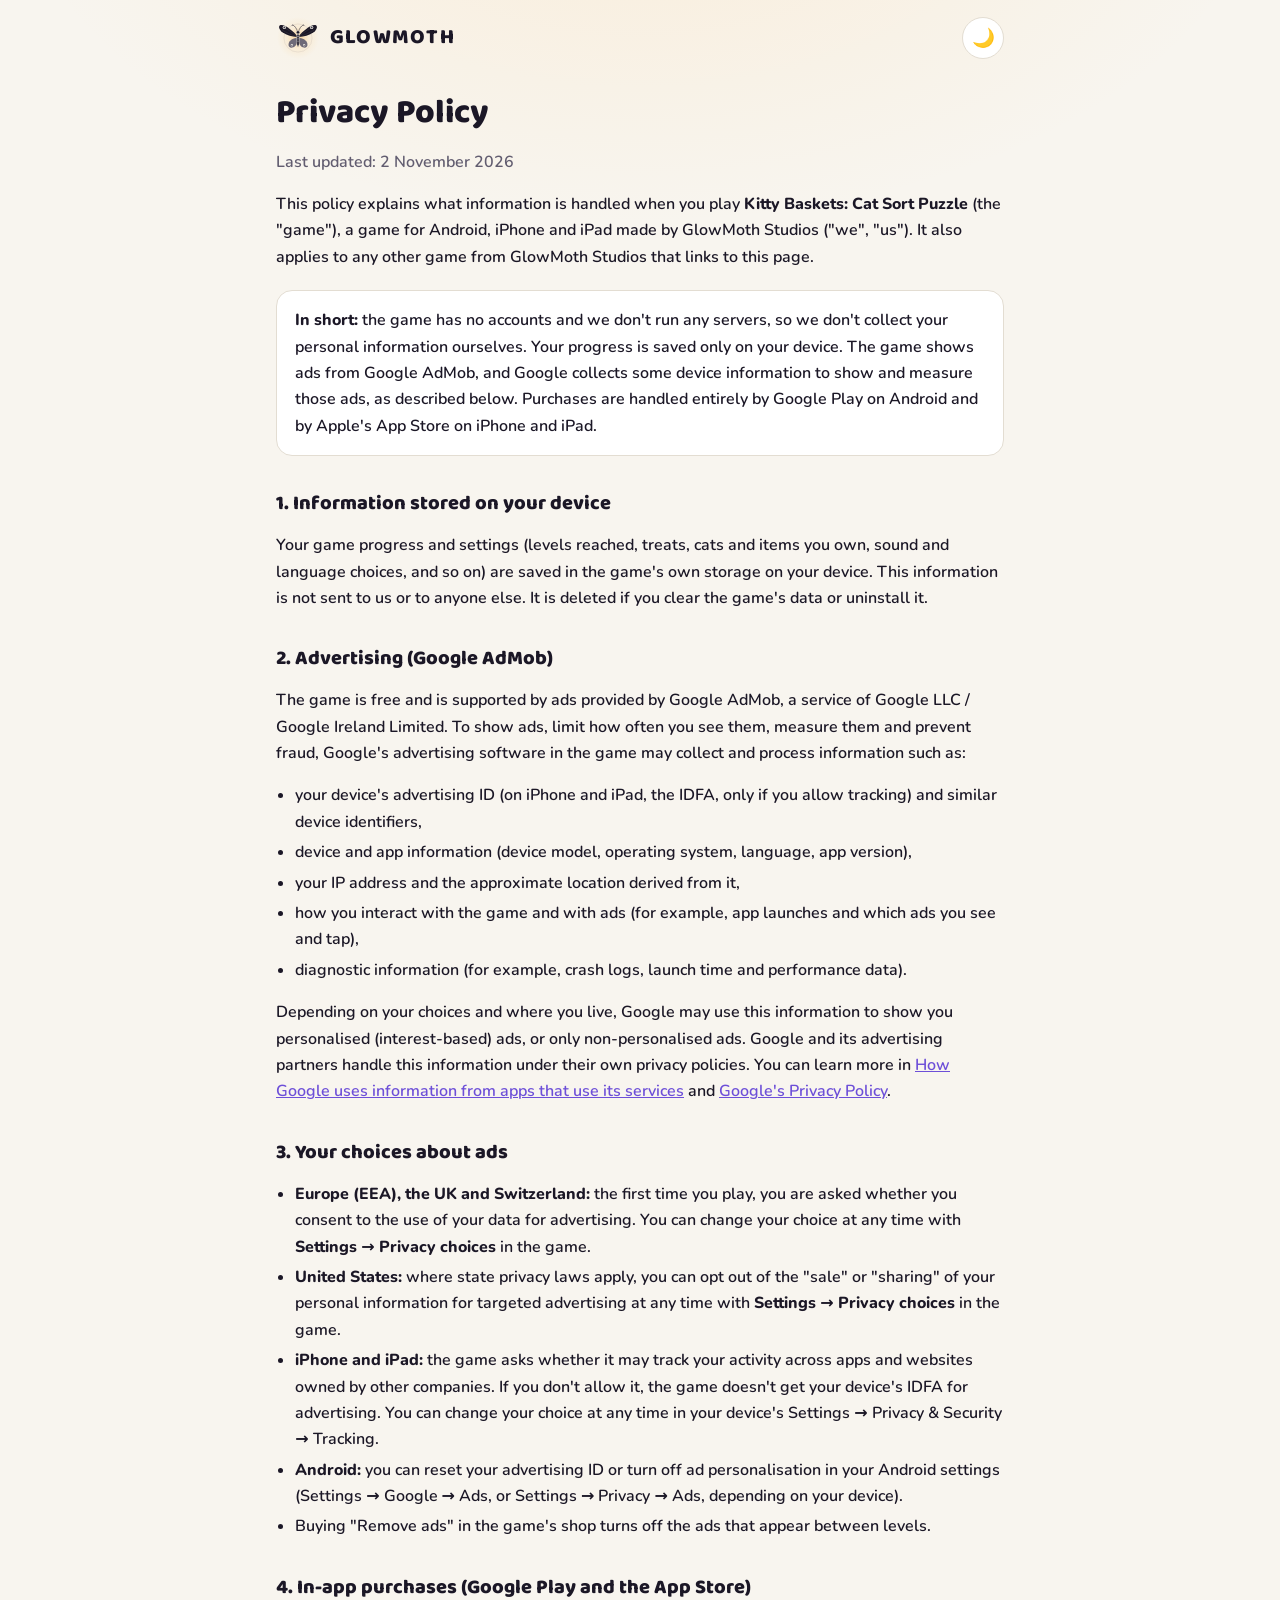
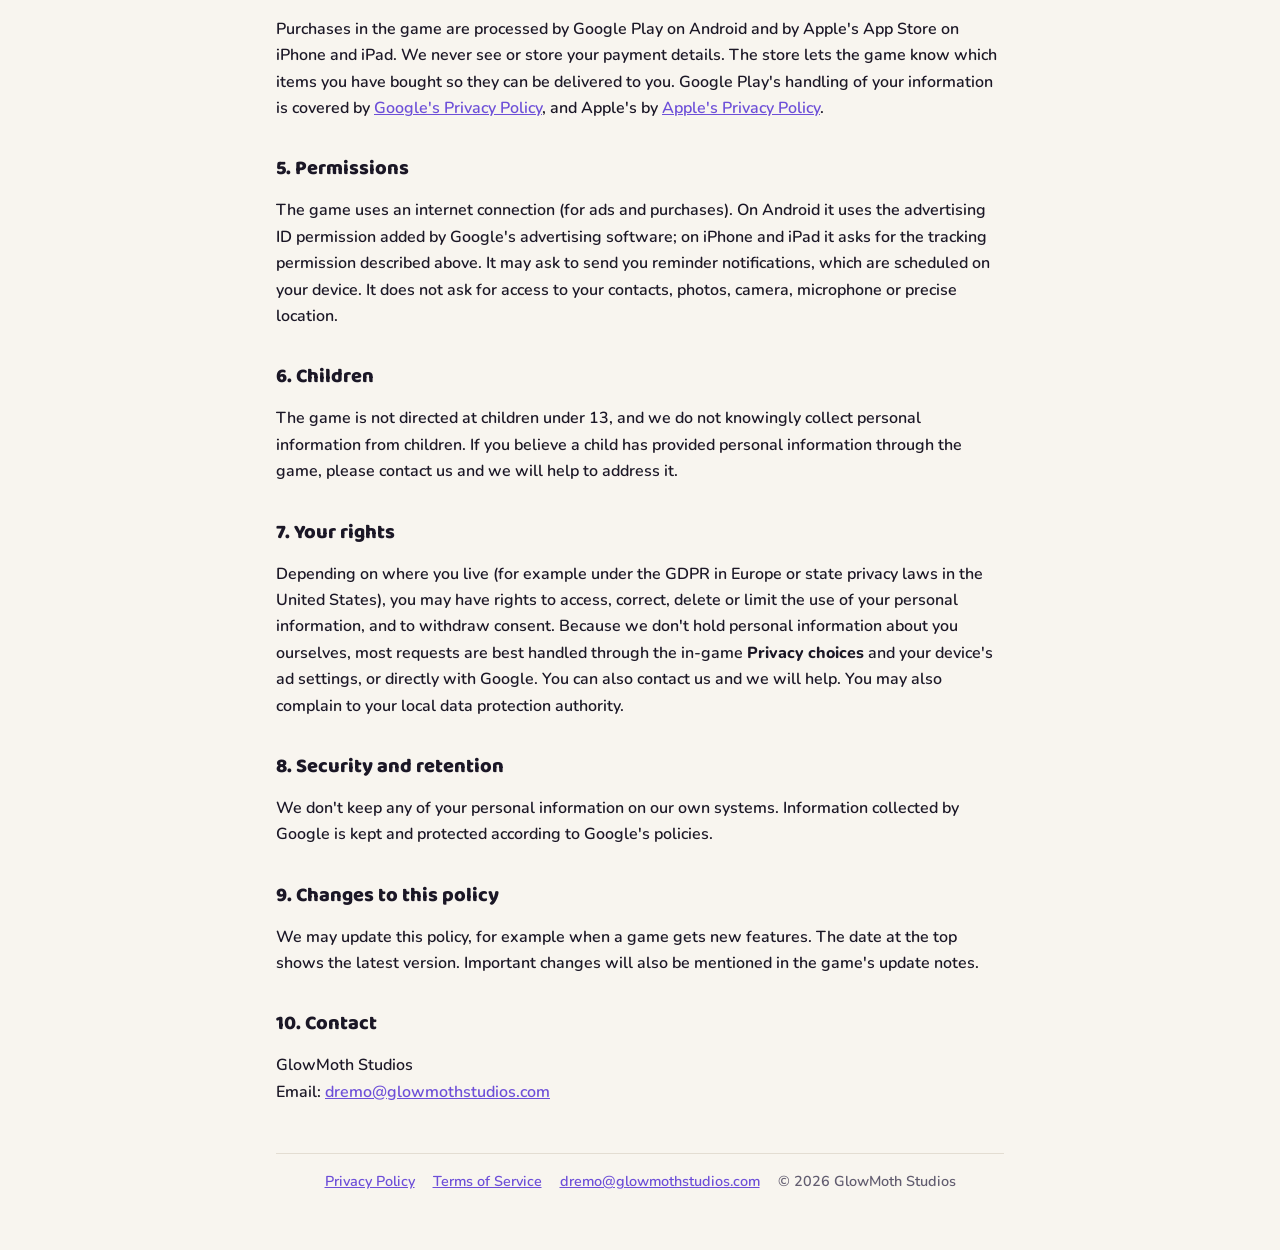
==== commit dc2742f1: "Update privacy policy for iPhone and iPad Co-Authored-By: Claude Opus 5.5 <noreply@anthropic.com>" ====
--- a/privacy/index.html
+++ b/privacy/index.html
@@ -36,17 +36,17 @@
 </svg><b>GLOWMOTH</b></a><button class="theme-btn" type="button" aria-label="Switch theme">🌙</button></div>
 <main class="doc">
   <h1>Privacy Policy</h1>
-  <p class="muted">Last updated: 26 September 2026</p>
+  <p class="muted">Last updated: 2 November 2026</p>
 
   <p>This policy explains what information is handled when you play <b>Kitty Baskets: Cat Sort Puzzle</b>
-  (the "game"), an Android game made by GlowMoth Studios ("we", "us"). It also applies to any other game
+  (the "game"), a game for Android, iPhone and iPad made by GlowMoth Studios ("we", "us"). It also applies to any other game
   from GlowMoth Studios that links to this page.</p>
 
   <div class="card">
     <b>In short:</b> the game has no accounts and we don't run any servers, so we don't collect your
     personal information ourselves. Your progress is saved only on your device. The game shows ads from
     Google AdMob, and Google collects some device information to show and measure those ads, as described
-    below. Purchases are handled entirely by Google Play.
+    below. Purchases are handled entirely by Google Play on Android and by Apple's App Store on iPhone and iPad.
   </div>
 
   <h2>1. Information stored on your device</h2>
@@ -59,10 +59,11 @@
   Ireland Limited. To show ads, limit how often you see them, measure them and prevent fraud, Google's
   advertising software in the game may collect and process information such as:</p>
   <ul>
-    <li>your device's advertising ID (and similar device identifiers),</li>
+    <li>your device's advertising ID (on iPhone and iPad, the IDFA, only if you allow tracking) and similar device identifiers,</li>
     <li>device and app information (device model, operating system, language, app version),</li>
     <li>your IP address and the approximate location derived from it,</li>
-    <li>how you interact with ads (for example, which ads you see and tap).</li>
+    <li>how you interact with the game and with ads (for example, app launches and which ads you see and tap),</li>
+    <li>diagnostic information (for example, crash logs, launch time and performance data).</li>
   </ul>
   <p>Depending on your choices and where you live, Google may use this information to show you personalised
   (interest-based) ads, or only non-personalised ads. Google and its advertising partners handle this
@@ -77,19 +78,24 @@
     in the game.</li>
     <li><b>United States:</b> where state privacy laws apply, you can opt out of the "sale" or "sharing" of your
     personal information for targeted advertising at any time with <b>Settings → Privacy choices</b> in the game.</li>
-    <li><b>Everyone:</b> you can reset your advertising ID or turn off ad personalisation in your Android settings
+    <li><b>iPhone and iPad:</b> the game asks whether it may track your activity across apps and websites owned by
+    other companies. If you don't allow it, the game doesn't get your device's IDFA for advertising. You can change your choice at any time in your device's
+    Settings → Privacy &amp; Security → Tracking.</li>
+    <li><b>Android:</b> you can reset your advertising ID or turn off ad personalisation in your Android settings
     (Settings → Google → Ads, or Settings → Privacy → Ads, depending on your device).</li>
     <li>Buying "Remove ads" in the game's shop turns off the ads that appear between levels.</li>
   </ul>
 
-  <h2>4. In-app purchases (Google Play)</h2>
-  <p>Purchases in the game are processed by Google Play. We never see or store your payment details. Google
+  <h2>4. In-app purchases (Google Play and the App Store)</h2>
+  <p>Purchases in the game are processed by Google Play on Android and by Apple's App Store on iPhone and iPad. We never see or store your payment details. The store
   lets the game know which items you have bought so they can be delivered to you. Google Play's handling of
-  your information is covered by <a href="https://policies.google.com/privacy" rel="noopener">Google's Privacy Policy</a>.</p>
+  your information is covered by <a href="https://policies.google.com/privacy" rel="noopener">Google's Privacy Policy</a>, and Apple's by
+  <a href="https://www.apple.com/legal/privacy/" rel="noopener">Apple's Privacy Policy</a>.</p>
 
   <h2>5. Permissions</h2>
-  <p>The game uses an internet connection (for ads and purchases) and the advertising ID permission added by
-  Google's advertising software. It does not ask for access to your contacts, photos, camera, microphone or
+  <p>The game uses an internet connection (for ads and purchases). On Android it uses the advertising ID permission added by
+  Google's advertising software; on iPhone and iPad it asks for the tracking permission described above. It may ask to
+  send you reminder notifications, which are scheduled on your device. It does not ask for access to your contacts, photos, camera, microphone or
   precise location.</p>
 
   <h2>6. Children</h2>
